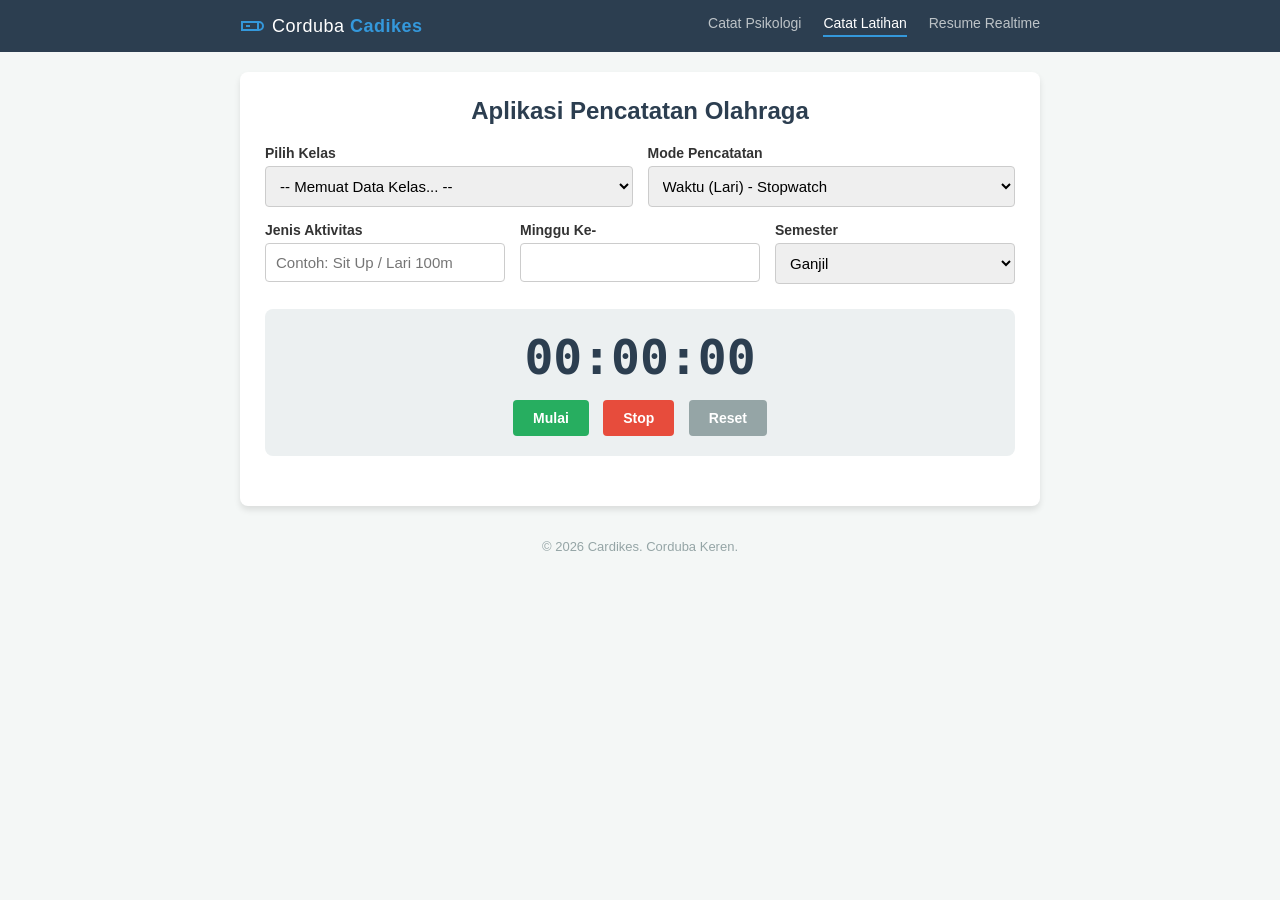
==== index.html @ a4670bc9 "Fix duplicate active class on navigation link" ====
<!DOCTYPE html>
<html lang="id">
<head>
    <meta charset="UTF-8">
    <meta name="viewport" content="width=device-width, initial-scale=1.0">
    <title>Kurva Jasmani - Corduba</title>
    <link rel="stylesheet" href="css/style.css">
</head>
<body>
    <nav class="navbar">
        <div class="nav-container">
            <div class="logo">
                <svg class="icon-sport" viewBox="0 0 24 24" fill="none" stroke="currentColor" stroke-width="2">
                    <path d="M18 8h1a4 4 0 0 1 0 8h-1"></path>
                    <path d="M2 8h16v8H2V8z"></path>
                    <path d="M6 12h4"></path>
                </svg>
                <span>Corduba <strong>Cadikes</strong></span>
            </div>
            <div class="nav-links">
                <a href="psikologi.html">Catat Psikologi</a>
                <a href="index.html" class="active">Catat Latihan</a>
                <a href="resume.html">Resume Realtime</a>
            </div>
        </div>
    </nav>

    <div class="container">
        <h2>Aplikasi Pencatatan Olahraga</h2>
        
        <!-- Form Pengaturan Aktivitas -->
        <div class="form-group-inline">
            <div class="form-group">
                <label>Pilih Kelas</label>
                <select id="selectKelas" required>
                    <option value="">-- Memuat Data Kelas... --</option>
                </select>
            </div>
            <div class="form-group">
                <label>Mode Pencatatan</label>
                <select id="modePencatatan" required>
                    <option value="waktu">Waktu (Lari) - Stopwatch</option>
                    <option value="repetisi">Repetisi (Push/Sit-up) - Input Manual</option>
                </select>
            </div>
        </div>
        
        <div class="form-group-inline">
            <div class="form-group">
                <label>Jenis Aktivitas</label>
                <input type="text" id="jenisAktivitas" placeholder="Contoh: Sit Up / Lari 100m" required>
            </div>
            <div class="form-group">
                <label>Minggu Ke-</label>
                <input type="number" id="mingguKe" required>
            </div>
            <div class="form-group">
                <label>Semester</label>
                <select id="semester" required>
                    <option value="1">Ganjil</option>
                    <option value="2">Genap</option>
                </select>
            </div>
        </div>

        <!-- Bagian Stopwatch Global -->
        <div id="stopwatchContainer" class="stopwatch-container">
            <div id="stopwatchDisplay" class="time-display">00:00:00</div>
            <div class="stopwatch-controls">
                <button id="btnStart" class="btn-start">Mulai</button>
                <button id="btnStop" class="btn-stop">Stop</button>
                <button id="btnReset" class="btn-reset">Reset</button>
            </div>
        </div>

        <!-- Daftar Siswa untuk Pencatatan Kolektif -->
        <div id="pencatatanContainer" style="display: none;">
            <h3 style="margin-top: 20px; border-bottom: 2px solid #3498db; padding-bottom: 5px;">Daftar Siswa</h3>
            <ul id="listSiswaPencatatan" class="student-list">
                <!-- Daftar anak akan dimunculkan oleh JavaScript di sini -->
            </ul>
            
            <button id="btnKirimKolektif" class="btn-kirim-kolektif">Kirim Semua Catatan</button>
        </div>
    </div>
    <script src="js/app.js"></script>
</body>
<footer class="footer">
        <p>&copy; 2026 Cardikes. Corduba Keren.</p>
    </footer>
</html>
---- css/style.css ----
/* Dasar Styling */
* { box-sizing: border-box; font-family: 'Segoe UI', Tahoma, Geneva, Verdana, sans-serif; }
body { background-color: #f4f7f6; padding: 20px; color: #333; margin: 0; }
.container { max-width: 800px; margin: 0 auto; background: #fff; padding: 25px; border-radius: 8px; box-shadow: 0 4px 6px rgba(0,0,0,0.1); }
h2 { text-align: center; color: #2c3e50; margin-top: 0; }

/* ==========================================================
   STYLING GRAFIK / KURVA (Chart.js)
   ========================================================== */
.chart-header {
    display: flex;
    justify-content: space-between;
    align-items: center;
    flex-wrap: wrap;
    gap: 15px;
    margin-bottom: 15px;
}

.chart-container {
    position: relative;
    height: 320px;
    width: 100%;
}

@media (max-width: 700px) {
    .chart-container {
        height: 250px;
    }
    .chart-header {
        flex-direction: column;
        align-items: flex-start;
    }
    .chart-header .form-group {
        width: 100%;
    }
}

/* Form Elements */
.form-group { margin-bottom: 15px; }
.form-group-inline { display: flex; gap: 15px; margin-bottom: 15px; }
.form-group-inline .form-group { flex: 1; margin-bottom: 0; }
label { display: block; margin-bottom: 5px; font-weight: bold; font-size: 14px; }
input[type="text"], input[type="number"], select { width: 100%; padding: 10px; border: 1px solid #ccc; border-radius: 4px; font-size: 15px; }

/* Stopwatch Styling */
.stopwatch-container { text-align: center; margin: 25px 0; padding: 20px; background: #ecf0f1; border-radius: 8px; }
.time-display { font-size: 48px; font-weight: bold; font-family: monospace; color: #2c3e50; margin-bottom: 15px; }
.stopwatch-controls button { padding: 10px 20px; margin: 0 5px; border: none; border-radius: 4px; cursor: pointer; font-weight: bold; color: white; font-size: 14px; transition: 0.2s; }
.btn-start { background-color: #27ae60; }
.btn-start:hover { background-color: #2ecc71; }
.btn-stop { background-color: #e74c3c; }
.btn-stop:hover { background-color: #c0392b; }
.btn-reset { background-color: #95a5a6; }
.btn-reset:hover { background-color: #7f8c8d; }

/* Styling Pencatatan Kolektif */
.student-list { list-style: none; padding: 0; margin-top: 15px; }
.student-item { display: flex; justify-content: space-between; align-items: center; padding: 12px; border-bottom: 1px solid #ddd; background-color: #fcfcfc; margin-bottom: 5px; border-radius: 4px; transition: 0.2s; }
.student-item:hover { background-color: #f1f2f6; }
.student-info { flex-grow: 1; font-weight: 500; font-size: 15px; }
.student-action { display: flex; gap: 15px; align-items: center; }
.recorded-time { font-weight: bold; color: #2c3e50; min-width: 80px; text-align: right; font-family: monospace; font-size: 16px; }

/* Tombol Catat Waktu */
.btn-catat { background-color: #f39c12; color: white; border: none; padding: 8px 12px; border-radius: 4px; cursor: pointer; font-size: 14px; font-weight: bold; }
.btn-catat:hover { background-color: #e67e22; }

/* Input Repetisi (Push-Up / Sit-Up) */
.input-repetisi { width: 80px; padding: 8px; border: 1px solid #bdc3c7; border-radius: 4px; text-align: center; font-size: 16px; font-weight: bold; color: #2c3e50; }
.input-repetisi:focus { outline: none; border-color: #3498db; box-shadow: 0 0 5px rgba(52, 152, 219, 0.5); }

/* Tombol Kirim */
.btn-kirim-kolektif { width: 100%; background-color: #27ae60; color: white; border: none; margin-top: 20px; padding: 15px; font-size: 16px; font-weight: bold; cursor: pointer; border-radius: 4px; transition: 0.2s; }
.btn-kirim-kolektif:hover { background-color: #2ecc71; }
.btn-kirim-kolektif:disabled { background-color: #95a5a6; cursor: not-allowed; }

/* ==========================================================
   HALAMAN RESUME DASHBOARD (resume.html)
   Mengikuti palet warna yang sama dengan halaman pencatatan:
   navy #2c3e50, biru #3498db, hijau #27ae60, oranye #e67e22/#f39c12
   ========================================================== */

/* Navbar */
.navbar { background-color: #2c3e50; padding: 0 20px; margin: -20px -20px 20px -20px; }
.nav-container { max-width: 800px; margin: 0 auto; display: flex; align-items: center; justify-content: space-between; flex-wrap: wrap; padding: 14px 0; gap: 10px; }
.logo { display: flex; align-items: center; gap: 8px; color: #fff; font-family: 'Share Tech Mono', monospace; font-size: 18px; letter-spacing: 0.5px; }
.logo strong { color: #3498db; }
.icon-sport { width: 24px; height: 24px; color: #3498db; }
.nav-links { display: flex; gap: 22px; }
.nav-links a { color: #bdc3c7; text-decoration: none; font-weight: 500; font-size: 14px; padding-bottom: 4px; border-bottom: 2px solid transparent; transition: 0.2s; }
.nav-links a:hover { color: #fff; }
.nav-links a.active { color: #fff; border-bottom-color: #3498db; }

/* Dashboard Header */
.dashboard-header { display: flex; align-items: flex-start; justify-content: space-between; flex-wrap: wrap; gap: 14px; margin-bottom: 20px; }
.dashboard-header h1 { margin: 0 0 4px 0; font-size: 22px; color: #2c3e50; font-family: 'Plus Jakarta Sans', 'Segoe UI', sans-serif; }
.dashboard-header p { margin: 0; color: #7f8c8d; font-size: 14px; }

.btn { display: inline-flex; align-items: center; gap: 8px; padding: 10px 16px; border: none; border-radius: 4px; font-weight: bold; font-size: 14px; cursor: pointer; transition: 0.2s; }
.btn-primary { background-color: #3498db; color: #fff; }
.btn-primary:hover { background-color: #2980b9; }
.btn-primary:disabled { background-color: #95a5a6; cursor: not-allowed; }
.btn-icon { width: 16px; height: 16px; }
.btn-primary.is-loading .btn-icon { animation: spin 0.8s linear infinite; }
@keyframes spin { from { transform: rotate(0deg); } to { transform: rotate(360deg); } }

/* Quick Stats Grid */
.stats-grid { display: grid; grid-template-columns: repeat(4, 1fr); gap: 15px; margin-bottom: 20px; }
.stats-card { background: #fff; border-radius: 8px; padding: 18px; display: flex; align-items: flex-start; gap: 12px; box-shadow: 0 4px 6px rgba(0,0,0,0.06); }
.stats-icon { width: 40px; height: 40px; min-width: 40px; border-radius: 8px; display: flex; align-items: center; justify-content: center; }
.stats-icon svg { width: 20px; height: 20px; }
.bg-blue-tint { background-color: #eaf4fc; color: #2f80c7; }
.bg-yellow-tint { background-color: #fdf3d9; color: #d4a017; }
.bg-green-tint { background-color: #e8f8ee; color: #27ae60; }
.bg-orange-tint { background-color: #fdece0; color: #e67e22; }
.stats-info { min-width: 0; }
.stats-label { display: block; font-size: 12px; color: #7f8c8d; font-weight: 600; text-transform: uppercase; letter-spacing: 0.3px; margin-bottom: 4px; }
.stats-value { font-family: 'Share Tech Mono', monospace; font-size: 24px; font-weight: bold; color: #2c3e50; margin: 0; line-height: 1.1; }
.stats-sub { margin: 4px 0 0 0; font-size: 13px; color: #95a5a6; white-space: nowrap; overflow: hidden; text-overflow: ellipsis; }

/* Generic Card */
.card { background: #fff; border-radius: 8px; padding: 20px; box-shadow: 0 4px 6px rgba(0,0,0,0.06); margin-bottom: 20px; }
.card-title-sm { margin: 0 0 14px 0; font-size: 14px; color: #2c3e50; text-transform: uppercase; letter-spacing: 0.4px; font-weight: 700; }

/* Filter Row */
.filter-row { display: flex; gap: 12px; flex-wrap: wrap; }
.filter-row .form-group { flex: 1; min-width: 150px; margin-bottom: 0; }
.filter-row .form-group.flex-grow { flex: 2; min-width: 200px; }
.filter-row input, .filter-row select { width: 100%; padding: 10px; border: 1px solid #ccc; border-radius: 4px; font-size: 14px; }

/* Table */
.table-container { overflow-x: auto; }
#resume-table { width: 100%; border-collapse: collapse; font-size: 14px; }
#resume-table thead th { text-align: left; background-color: #f4f7f6; color: #2c3e50; font-size: 12px; text-transform: uppercase; letter-spacing: 0.3px; padding: 12px 10px; border-bottom: 2px solid #e0e4e3; white-space: nowrap; }
#resume-table tbody td { padding: 12px 10px; border-bottom: 1px solid #edf1f0; color: #333; vertical-align: middle; }
#resume-table tbody tr:hover { background-color: #f9fbfa; }
#resume-table .mono-cell { font-family: 'Share Tech Mono', monospace; font-weight: bold; color: #2c3e50; }
.text-center { text-align: center; }
.py-8 { padding-top: 32px; padding-bottom: 32px; }
.text-muted { color: #95a5a6; }
.table-info-footer { margin-top: 12px; font-size: 13px; color: #95a5a6; text-align: right; }

/* Footer */
.footer { max-width: 800px; margin: 0 auto; text-align: center; padding: 20px 0; color: #95a5a6; font-size: 13px; }

/* Responsif */
@media (max-width: 700px) {
    .stats-grid { grid-template-columns: repeat(2, 1fr); }
    .filter-row .form-group, .filter-row .form-group.flex-grow { flex: 1 1 100%; }
    .dashboard-header { flex-direction: column; align-items: stretch; }
    .dashboard-header .btn { width: 100%; justify-content: center; }
}

@media (max-width: 420px) {
    .stats-grid { grid-template-columns: 1fr; }
}
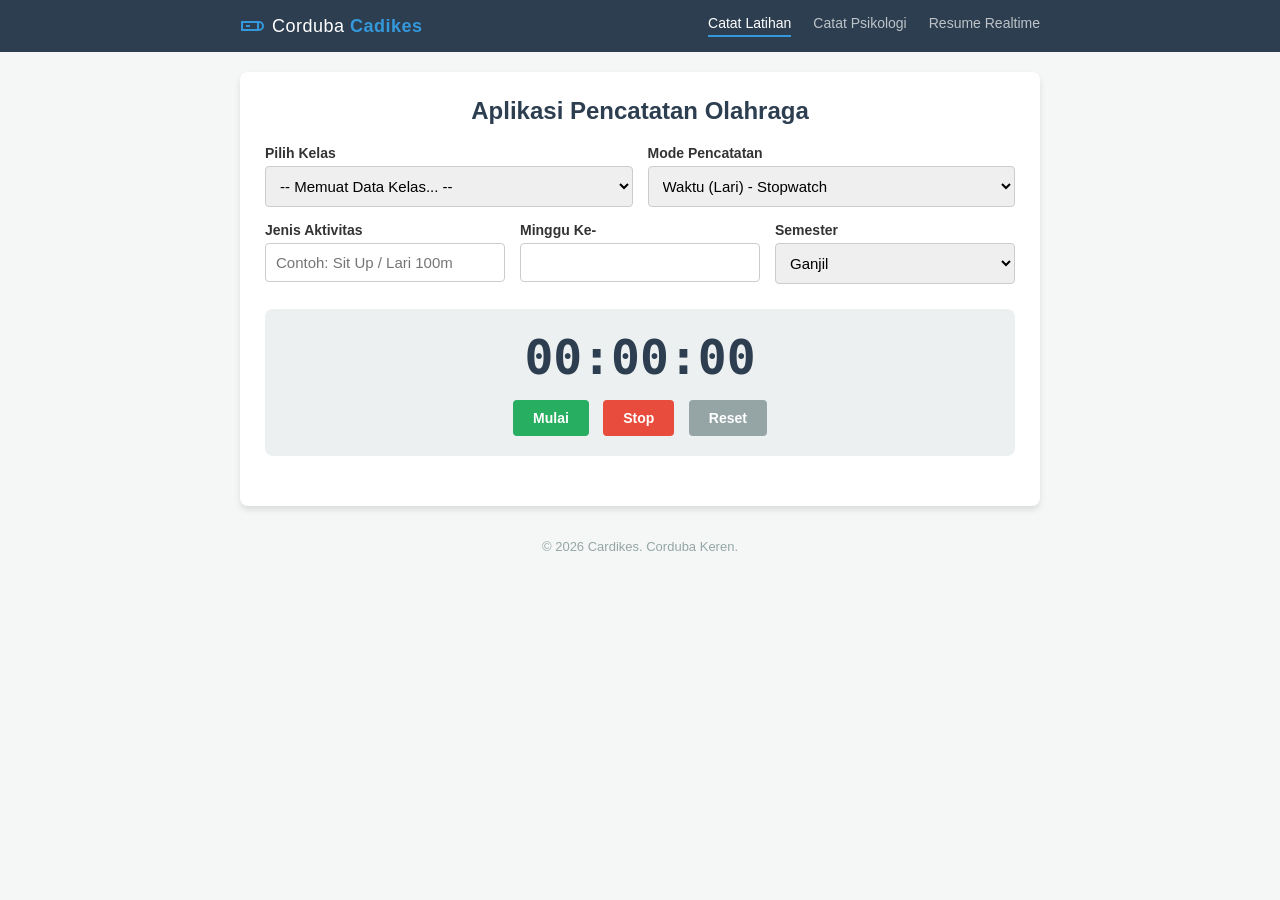
==== commit d761bbce: "Reorder navigation links in index.html" ====
--- a/index.html
+++ b/index.html
@@ -18,8 +18,8 @@
                 <span>Corduba <strong>Cadikes</strong></span>
             </div>
             <div class="nav-links">
+                <a href="index.html" class="active">Catat Latihan</a>
                 <a href="psikologi.html">Catat Psikologi</a>
-                <a href="index.html" class="active">Catat Latihan</a>
                 <a href="resume.html">Resume Realtime</a>
             </div>
         </div>
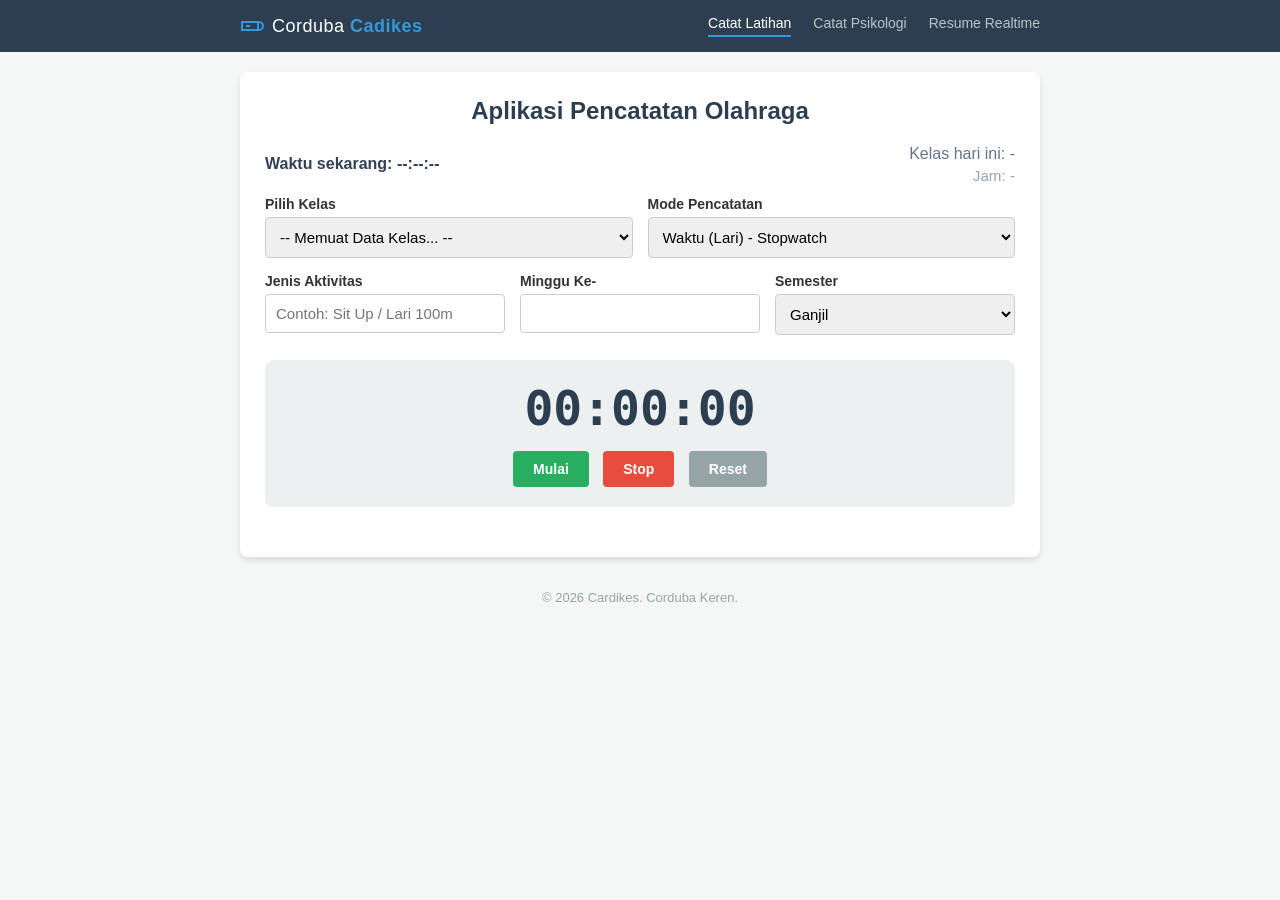
==== commit 4540c1f7: "Add current time and class display to index.html" ====
--- a/index.html
+++ b/index.html
@@ -27,6 +27,13 @@
 
     <div class="container">
         <h2>Aplikasi Pencatatan Olahraga</h2>
+        <div style="display:flex; justify-content:space-between; align-items:center; margin-bottom:12px;">
+            <div style="color:#334155; font-weight:700;">Waktu sekarang: <span id="currentTimeDisplayIndex">--:--:--</span></div>
+            <div style="display:flex; flex-direction:column; align-items:flex-end;">
+                <div style="color:#64748b;">Kelas hari ini: <span id="currentClassesDisplayIndex">-</span></div>
+                <div style="color:#94a3b8; font-size:0.95rem; margin-top:4px;">Jam: <span id="currentClassesTimesIndex">-</span></div>
+            </div>
+        </div>
         
         <!-- Form Pengaturan Aktivitas -->
         <div class="form-group-inline">
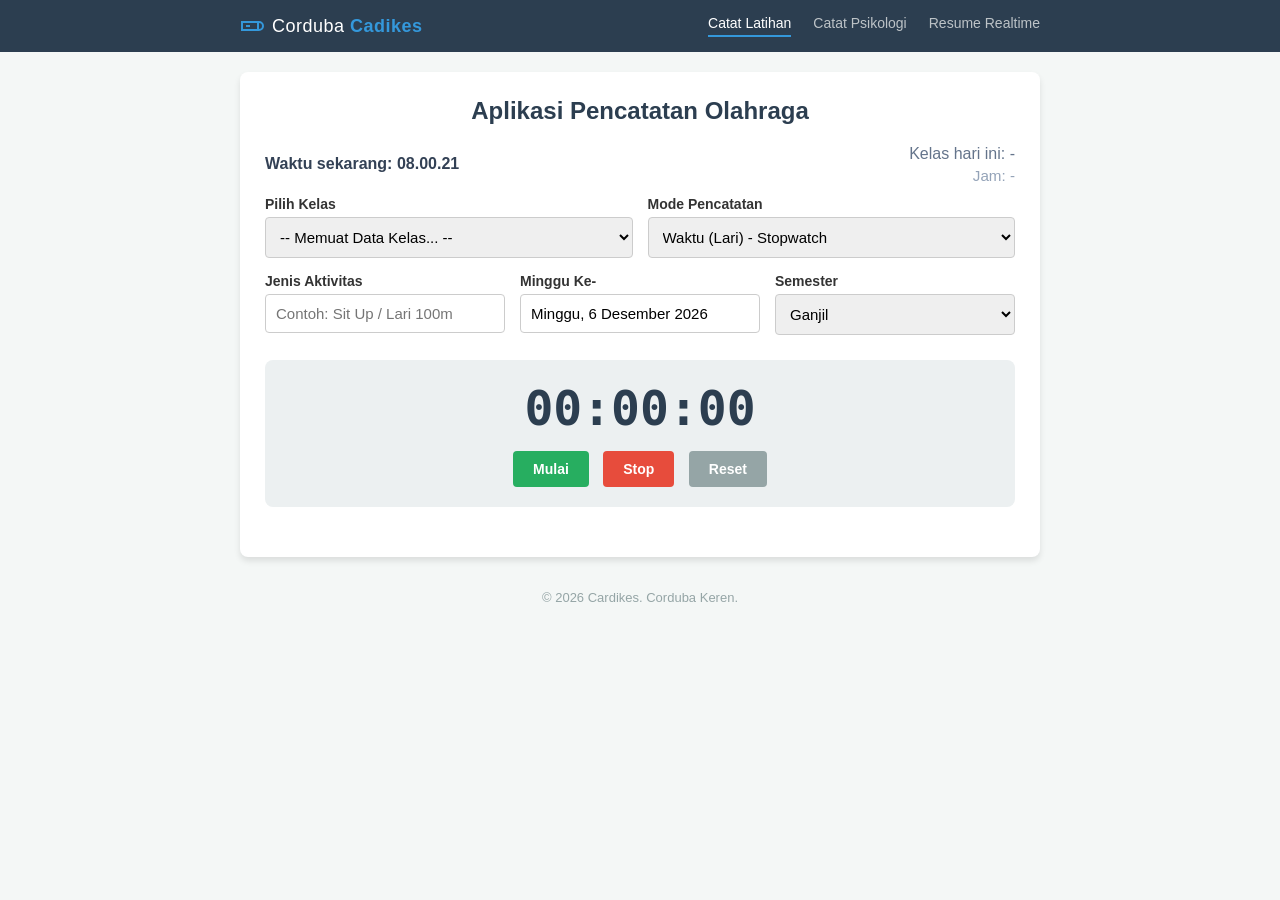
==== commit c1256d0b: "Change input type for 'mingguKe' to text" ====
--- a/index.html
+++ b/index.html
@@ -59,7 +59,7 @@
             </div>
             <div class="form-group">
                 <label>Minggu Ke-</label>
-                <input type="number" id="mingguKe" required>
+                <input type="text" id="mingguKe" required placeholder="Contoh: Jumat, 14 Agustus 2026">
             </div>
             <div class="form-group">
                 <label>Semester</label>
--- a/css/style.css
+++ b/css/style.css
@@ -118,6 +118,29 @@
 .stats-value { font-family: 'Share Tech Mono', monospace; font-size: 24px; font-weight: bold; color: #2c3e50; margin: 0; line-height: 1.1; }
 .stats-sub { margin: 4px 0 0 0; font-size: 13px; color: #95a5a6; white-space: nowrap; overflow: hidden; text-overflow: ellipsis; }
 
+#observation-summary-card {
+    max-width: 100%;
+    overflow-wrap: break-word;
+}
+
+#observation-summary-card .stats-sub {
+    white-space: normal;
+    overflow: visible;
+    text-overflow: unset;
+    line-height: 1.65;
+    margin: 0;
+}
+
+#observation-summary-card .summary-header {
+    display: flex;
+    flex-direction: column;
+    gap: 8px;
+}
+
+#observation-summary-card p {
+    margin: 0;
+}
+
 /* Generic Card */
 .card { background: #fff; border-radius: 8px; padding: 20px; box-shadow: 0 4px 6px rgba(0,0,0,0.06); margin-bottom: 20px; }
 .card-title-sm { margin: 0 0 14px 0; font-size: 14px; color: #2c3e50; text-transform: uppercase; letter-spacing: 0.4px; font-weight: 700; }
@@ -154,3 +177,12 @@
 @media (max-width: 420px) {
     .stats-grid { grid-template-columns: 1fr; }
 }
+
+@media (max-width: 700px) {
+    #observation-summary-card { padding: 18px; }
+}
+
+@media (max-width: 420px) {
+    #observation-summary-card { padding: 16px; }
+    #observation-summary-card .summary-header { gap: 6px; }
+}
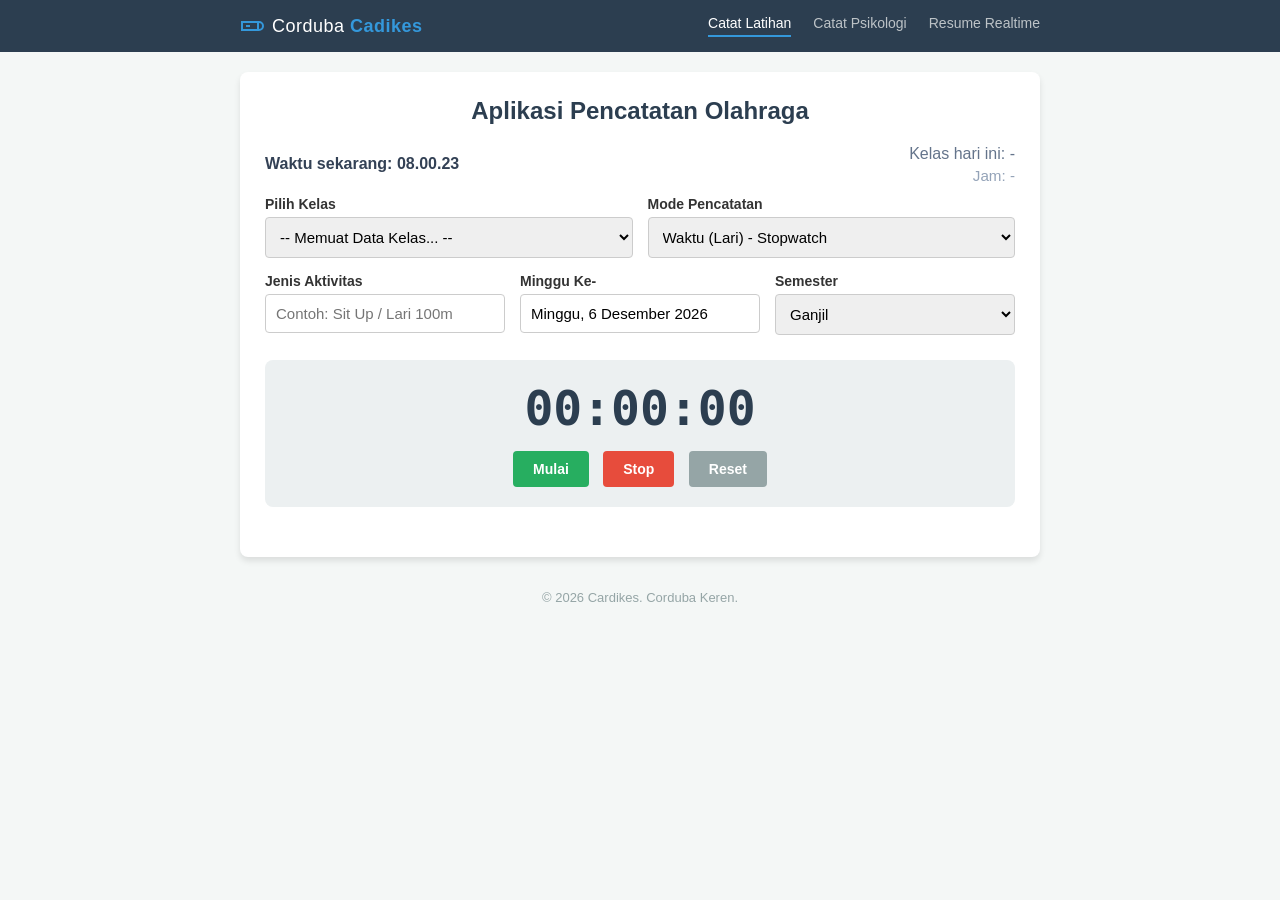
==== commit 0d190bd0: "Sinkronisasi proyek Pertasis" ====
--- a/index.html
+++ b/index.html
@@ -95,4 +95,4 @@
 <footer class="footer">
         <p>&copy; 2026 Cardikes. Corduba Keren.</p>
     </footer>
-</html>
+</html>
--- a/css/style.css
+++ b/css/style.css
@@ -100,6 +100,8 @@
 .btn-primary { background-color: #3498db; color: #fff; }
 .btn-primary:hover { background-color: #2980b9; }
 .btn-primary:disabled { background-color: #95a5a6; cursor: not-allowed; }
+.btn-export { background-color: #16805b; color: #fff; }
+.btn-export:hover { background-color: #126b4c; }
 .btn-icon { width: 16px; height: 16px; }
 .btn-primary.is-loading .btn-icon { animation: spin 0.8s linear infinite; }
 @keyframes spin { from { transform: rotate(0deg); } to { transform: rotate(360deg); } }
@@ -141,6 +143,14 @@
     margin: 0;
 }
 
+.observation-reference-note {
+    font-size: 11px;
+    color: #64748b;
+    line-height: 1.5;
+    border-top: 1px solid #e2e8f0;
+    padding-top: 8px;
+}
+
 /* Generic Card */
 .card { background: #fff; border-radius: 8px; padding: 20px; box-shadow: 0 4px 6px rgba(0,0,0,0.06); margin-bottom: 20px; }
 .card-title-sm { margin: 0 0 14px 0; font-size: 14px; color: #2c3e50; text-transform: uppercase; letter-spacing: 0.4px; font-weight: 700; }
@@ -174,6 +184,12 @@
     .dashboard-header .btn { width: 100%; justify-content: center; }
 }
 
+@media print {
+    body { background: #fff; padding: 0; }
+    .navbar, .footer, .dashboard-header, .stats-grid, .filter-card,
+    .summary-card, .chart-card, .table-card { display: none !important; }
+}
+
 @media (max-width: 420px) {
     .stats-grid { grid-template-columns: 1fr; }
 }
@@ -185,4 +201,4 @@
 @media (max-width: 420px) {
     #observation-summary-card { padding: 16px; }
     #observation-summary-card .summary-header { gap: 6px; }
-}
+}
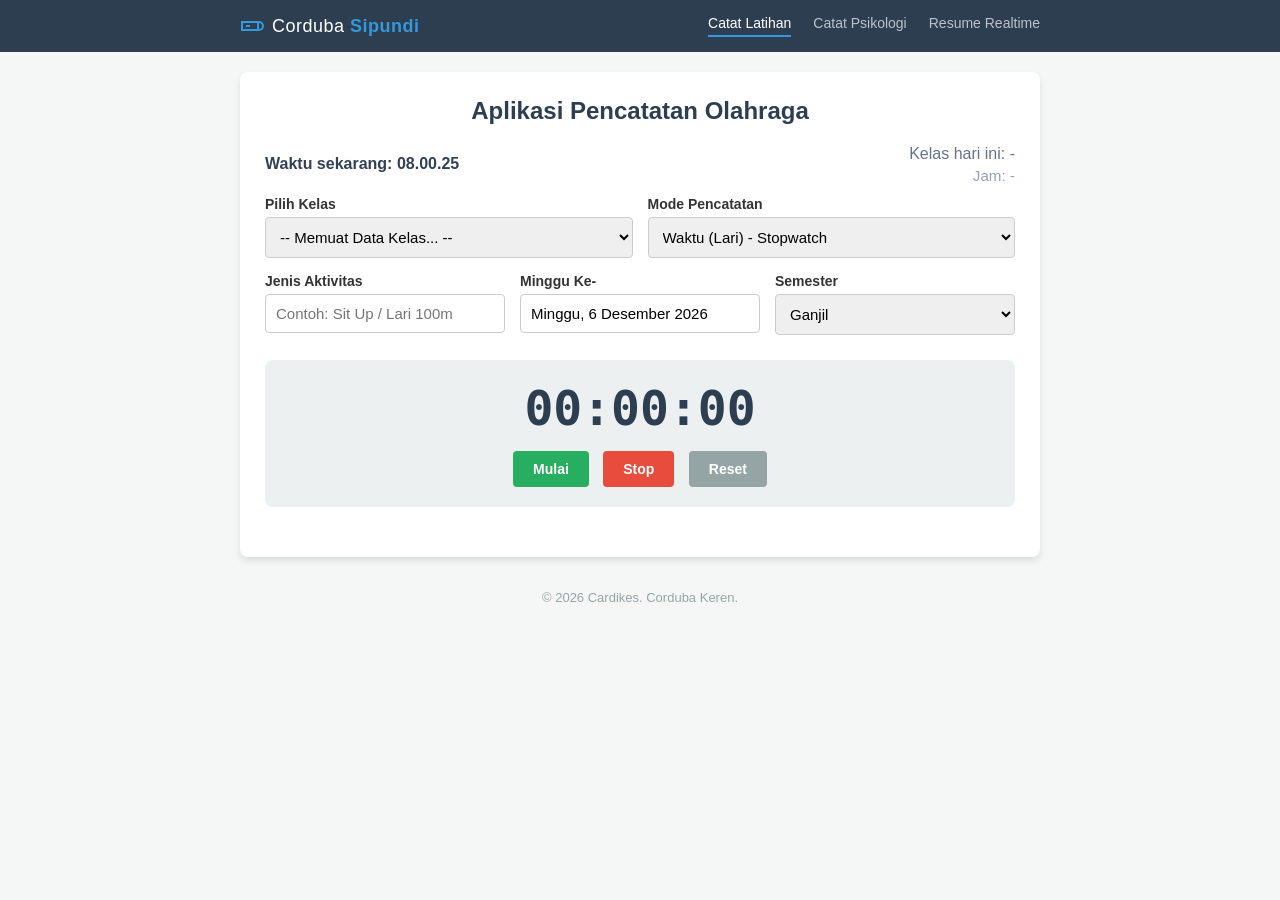
==== commit b167e58f: "Update proyek Pertasis" ====
--- a/index.html
+++ b/index.html
@@ -15,7 +15,7 @@
                     <path d="M2 8h16v8H2V8z"></path>
                     <path d="M6 12h4"></path>
                 </svg>
-                <span>Corduba <strong>Cadikes</strong></span>
+                <span>Corduba <strong>Sipundi</strong></span>
             </div>
             <div class="nav-links">
                 <a href="index.html" class="active">Catat Latihan</a>
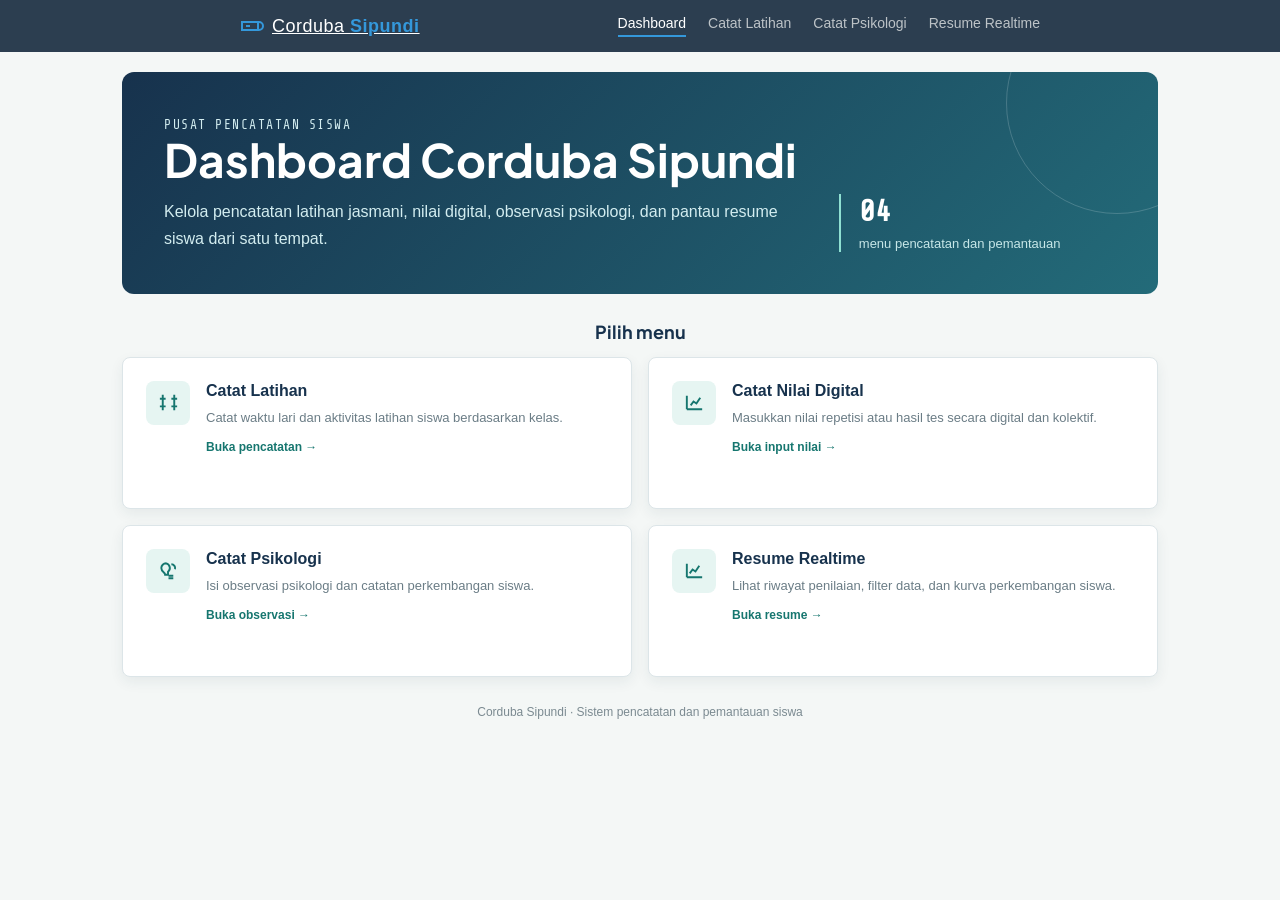
==== commit af601f01: "Update proyek Pertasis" ====
--- a/index.html
+++ b/index.html
@@ -1,98 +1,209 @@
 <!DOCTYPE html>
 <html lang="id">
 <head>
-    <meta charset="UTF-8">
-    <meta name="viewport" content="width=device-width, initial-scale=1.0">
-    <title>Kurva Jasmani - Corduba</title>
-    <link rel="stylesheet" href="css/style.css">
+	<meta charset="UTF-8">
+	<meta name="viewport" content="width=device-width, initial-scale=1.0">
+	<title>Dashboard - Corduba Sipundi</title>
+	<link rel="stylesheet" href="css/style.css">
+	<link rel="preconnect" href="https://fonts.googleapis.com">
+	<link rel="preconnect" href="https://fonts.gstatic.com" crossorigin>
+	<link href="https://fonts.googleapis.com/css2?family=Share+Tech+Mono&family=Plus+Jakarta+Sans:wght@300;400;500;600;700;800&display=swap" rel="stylesheet">
+	<style>
+		.dashboard-page {
+			max-width: 1080px;
+			padding: 0 22px 36px;
+			margin: 0 auto;
+		}
+
+		.dashboard-hero {
+			display: grid;
+			grid-template-columns: minmax(0, 1.4fr) minmax(230px, 0.6fr);
+			gap: 28px;
+			align-items: end;
+			background: linear-gradient(135deg, #17324d 0%, #236b79 100%);
+			color: #fff;
+			padding: 42px;
+			border-radius: 12px;
+			margin-bottom: 26px;
+			overflow: hidden;
+			position: relative;
+		}
+
+		.dashboard-hero::after {
+			content: '';
+			width: 220px;
+			height: 220px;
+			border: 1px solid rgba(255, 255, 255, 0.18);
+			border-radius: 50%;
+			position: absolute;
+			right: -70px;
+			top: -80px;
+		}
+
+		.dashboard-kicker {
+			color: #a8e6dc;
+			font-family: 'Share Tech Mono', monospace;
+			font-size: 13px;
+			letter-spacing: 1.5px;
+			text-transform: uppercase;
+			margin: 0 0 12px;
+		}
+
+		.dashboard-hero h1 {
+			font-family: 'Plus Jakarta Sans', sans-serif;
+			font-size: clamp(28px, 5vw, 46px);
+			line-height: 1.08;
+			margin: 0 0 14px;
+		}
+
+		.dashboard-hero p {
+			color: #d3edf0;
+			line-height: 1.65;
+			max-width: 620px;
+			margin: 0;
+		}
+
+		.dashboard-status {
+			border-left: 2px solid #8fe0d2;
+			padding-left: 18px;
+			position: relative;
+			z-index: 1;
+		}
+
+		.dashboard-status strong {
+			display: block;
+			font-family: 'Share Tech Mono', monospace;
+			font-size: 30px;
+			color: #fff;
+			margin-bottom: 6px;
+		}
+
+		.dashboard-status span {
+			color: #c7e7e8;
+			font-size: 13px;
+		}
+
+		.dashboard-section-title {
+			color: #17324d;
+			font-family: 'Plus Jakarta Sans', sans-serif;
+			font-size: 18px;
+			margin: 0 0 14px;
+		}
+
+		.dashboard-menu {
+			display: grid;
+			grid-template-columns: repeat(2, minmax(0, 1fr));
+			gap: 16px;
+		}
+
+		.dashboard-menu a {
+			display: flex;
+			align-items: flex-start;
+			gap: 16px;
+			min-height: 152px;
+			padding: 23px;
+			background: #fff;
+			border: 1px solid #dce5e8;
+			border-radius: 8px;
+			color: #17324d;
+			text-decoration: none;
+			box-shadow: 0 5px 14px rgba(23, 50, 77, 0.07);
+			transition: transform 0.2s ease, box-shadow 0.2s ease, border-color 0.2s ease;
+		}
+
+		.dashboard-menu a:hover {
+			transform: translateY(-3px);
+			border-color: #58b9ae;
+			box-shadow: 0 10px 22px rgba(23, 50, 77, 0.12);
+		}
+
+		.dashboard-icon {
+			width: 44px;
+			height: 44px;
+			flex: 0 0 44px;
+			display: grid;
+			place-items: center;
+			border-radius: 8px;
+			background: #e6f5f2;
+			color: #16766f;
+		}
+
+		.dashboard-icon svg { width: 23px; height: 23px; }
+		.dashboard-menu h2 { text-align: left; color: #17324d; font-size: 16px; margin: 1px 0 8px; }
+		.dashboard-menu p { color: #6b7d86; font-size: 13px; line-height: 1.55; margin: 0; }
+		.dashboard-arrow { display: block; margin-top: 12px; color: #16766f; font-size: 12px; font-weight: 700; }
+
+		.dashboard-footer { text-align: center; color: #7b8a91; font-size: 12px; margin-top: 28px; }
+
+		@media (max-width: 700px) {
+			.dashboard-page { padding: 0 14px 28px; }
+			.dashboard-hero { grid-template-columns: 1fr; padding: 28px 24px; gap: 22px; }
+			.dashboard-menu { grid-template-columns: 1fr; }
+		}
+	</style>
 </head>
 <body>
-    <nav class="navbar">
-        <div class="nav-container">
-            <div class="logo">
-                <svg class="icon-sport" viewBox="0 0 24 24" fill="none" stroke="currentColor" stroke-width="2">
-                    <path d="M18 8h1a4 4 0 0 1 0 8h-1"></path>
-                    <path d="M2 8h16v8H2V8z"></path>
-                    <path d="M6 12h4"></path>
-                </svg>
-                <span>Corduba <strong>Sipundi</strong></span>
-            </div>
-            <div class="nav-links">
-                <a href="index.html" class="active">Catat Latihan</a>
-                <a href="psikologi.html">Catat Psikologi</a>
-                <a href="resume.html">Resume Realtime</a>
-            </div>
-        </div>
-    </nav>
-
-    <div class="container">
-        <h2>Aplikasi Pencatatan Olahraga</h2>
-        <div style="display:flex; justify-content:space-between; align-items:center; margin-bottom:12px;">
-            <div style="color:#334155; font-weight:700;">Waktu sekarang: <span id="currentTimeDisplayIndex">--:--:--</span></div>
-            <div style="display:flex; flex-direction:column; align-items:flex-end;">
-                <div style="color:#64748b;">Kelas hari ini: <span id="currentClassesDisplayIndex">-</span></div>
-                <div style="color:#94a3b8; font-size:0.95rem; margin-top:4px;">Jam: <span id="currentClassesTimesIndex">-</span></div>
-            </div>
-        </div>
-        
-        <!-- Form Pengaturan Aktivitas -->
-        <div class="form-group-inline">
-            <div class="form-group">
-                <label>Pilih Kelas</label>
-                <select id="selectKelas" required>
-                    <option value="">-- Memuat Data Kelas... --</option>
-                </select>
-            </div>
-            <div class="form-group">
-                <label>Mode Pencatatan</label>
-                <select id="modePencatatan" required>
-                    <option value="waktu">Waktu (Lari) - Stopwatch</option>
-                    <option value="repetisi">Repetisi (Push/Sit-up) - Input Manual</option>
-                </select>
-            </div>
-        </div>
-        
-        <div class="form-group-inline">
-            <div class="form-group">
-                <label>Jenis Aktivitas</label>
-                <input type="text" id="jenisAktivitas" placeholder="Contoh: Sit Up / Lari 100m" required>
-            </div>
-            <div class="form-group">
-                <label>Minggu Ke-</label>
-                <input type="text" id="mingguKe" required placeholder="Contoh: Jumat, 14 Agustus 2026">
-            </div>
-            <div class="form-group">
-                <label>Semester</label>
-                <select id="semester" required>
-                    <option value="1">Ganjil</option>
-                    <option value="2">Genap</option>
-                </select>
-            </div>
-        </div>
-
-        <!-- Bagian Stopwatch Global -->
-        <div id="stopwatchContainer" class="stopwatch-container">
-            <div id="stopwatchDisplay" class="time-display">00:00:00</div>
-            <div class="stopwatch-controls">
-                <button id="btnStart" class="btn-start">Mulai</button>
-                <button id="btnStop" class="btn-stop">Stop</button>
-                <button id="btnReset" class="btn-reset">Reset</button>
-            </div>
-        </div>
-
-        <!-- Daftar Siswa untuk Pencatatan Kolektif -->
-        <div id="pencatatanContainer" style="display: none;">
-            <h3 style="margin-top: 20px; border-bottom: 2px solid #3498db; padding-bottom: 5px;">Daftar Siswa</h3>
-            <ul id="listSiswaPencatatan" class="student-list">
-                <!-- Daftar anak akan dimunculkan oleh JavaScript di sini -->
-            </ul>
-            
-            <button id="btnKirimKolektif" class="btn-kirim-kolektif">Kirim Semua Catatan</button>
-        </div>
-    </div>
-    <script src="js/app.js"></script>
+	<nav class="navbar">
+		<div class="nav-container">
+			<a class="logo" href="index.html" aria-label="Dashboard Corduba Sipundi">
+				<svg class="icon-sport" viewBox="0 0 24 24" fill="none" stroke="currentColor" stroke-width="2" aria-hidden="true">
+					<path d="M18 8h1a4 4 0 0 1 0 8h-1"></path>
+					<path d="M2 8h16v8H2V8z"></path>
+					<path d="M6 12h4"></path>
+				</svg>
+				<span>Corduba <strong>Sipundi</strong></span>
+			</a>
+			<div class="nav-links">
+				<a href="index.html" class="active">Dashboard</a>
+				<a href="jasmani.html">Catat Latihan</a>
+				<a href="psikologi.html">Catat Psikologi</a>
+				<a href="resume.html">Resume Realtime</a>
+			</div>
+		</div>
+	</nav>
+
+	<main class="dashboard-page">
+		<section class="dashboard-hero">
+			<div>
+				<p class="dashboard-kicker">Pusat pencatatan siswa</p>
+				<h1>Dashboard Corduba Sipundi</h1>
+				<p>Kelola pencatatan latihan jasmani, nilai digital, observasi psikologi, dan pantau resume siswa dari satu tempat.</p>
+			</div>
+			<div class="dashboard-status">
+				<strong>04</strong>
+				<span>menu pencatatan dan pemantauan</span>
+			</div>
+		</section>
+
+		<h2 class="dashboard-section-title">Pilih menu</h2>
+		<section class="dashboard-menu" aria-label="Menu utama">
+			<a href="jasmani.html">
+				<span class="dashboard-icon">
+					<svg viewBox="0 0 24 24" fill="none" stroke="currentColor" stroke-width="2" aria-hidden="true"><path d="M6 4v16M18 4v16M3 8h6M15 8h6M3 16h6M15 16h6"></path></svg>
+				</span>
+				<span><h2>Catat Latihan</h2><p>Catat waktu lari dan aktivitas latihan siswa berdasarkan kelas.</p><span class="dashboard-arrow">Buka pencatatan &rarr;</span></span>
+			</a>
+			<a href="jasmani.html">
+				<span class="dashboard-icon">
+					<svg viewBox="0 0 24 24" fill="none" stroke="currentColor" stroke-width="2" aria-hidden="true"><path d="M4 19V5M4 19h16M8 15l3-4 3 2 4-6"></path></svg>
+				</span>
+				<span><h2>Catat Nilai Digital</h2><p>Masukkan nilai repetisi atau hasil tes secara digital dan kolektif.</p><span class="dashboard-arrow">Buka input nilai &rarr;</span></span>
+			</a>
+			<a href="psikologi.html">
+				<span class="dashboard-icon">
+					<svg viewBox="0 0 24 24" fill="none" stroke="currentColor" stroke-width="2" aria-hidden="true"><path d="M9.5 4.5a5 5 0 0 0-5 5c0 2.2 1.2 3.4 2.4 4.4.8.7 1.6 1.4 1.6 2.6h3v-3.2a5 5 0 0 0-2-8.8Z"></path><path d="M15 5.5a4 4 0 0 1 3.8 5.2M12 20h5M12 17.5h5"></path></svg>
+				</span>
+				<span><h2>Catat Psikologi</h2><p>Isi observasi psikologi dan catatan perkembangan siswa.</p><span class="dashboard-arrow">Buka observasi &rarr;</span></span>
+			</a>
+			<a href="resume.html">
+				<span class="dashboard-icon">
+					<svg viewBox="0 0 24 24" fill="none" stroke="currentColor" stroke-width="2" aria-hidden="true"><path d="M4 19V5M4 19h16M7 15l3-4 3 2 4-6"></path></svg>
+				</span>
+				<span><h2>Resume Realtime</h2><p>Lihat riwayat penilaian, filter data, dan kurva perkembangan siswa.</p><span class="dashboard-arrow">Buka resume &rarr;</span></span>
+			</a>
+		</section>
+
+		<p class="dashboard-footer">Corduba Sipundi &middot; Sistem pencatatan dan pemantauan siswa</p>
+	</main>
 </body>
-<footer class="footer">
-        <p>&copy; 2026 Cardikes. Corduba Keren.</p>
-    </footer>
-</html>+</html>
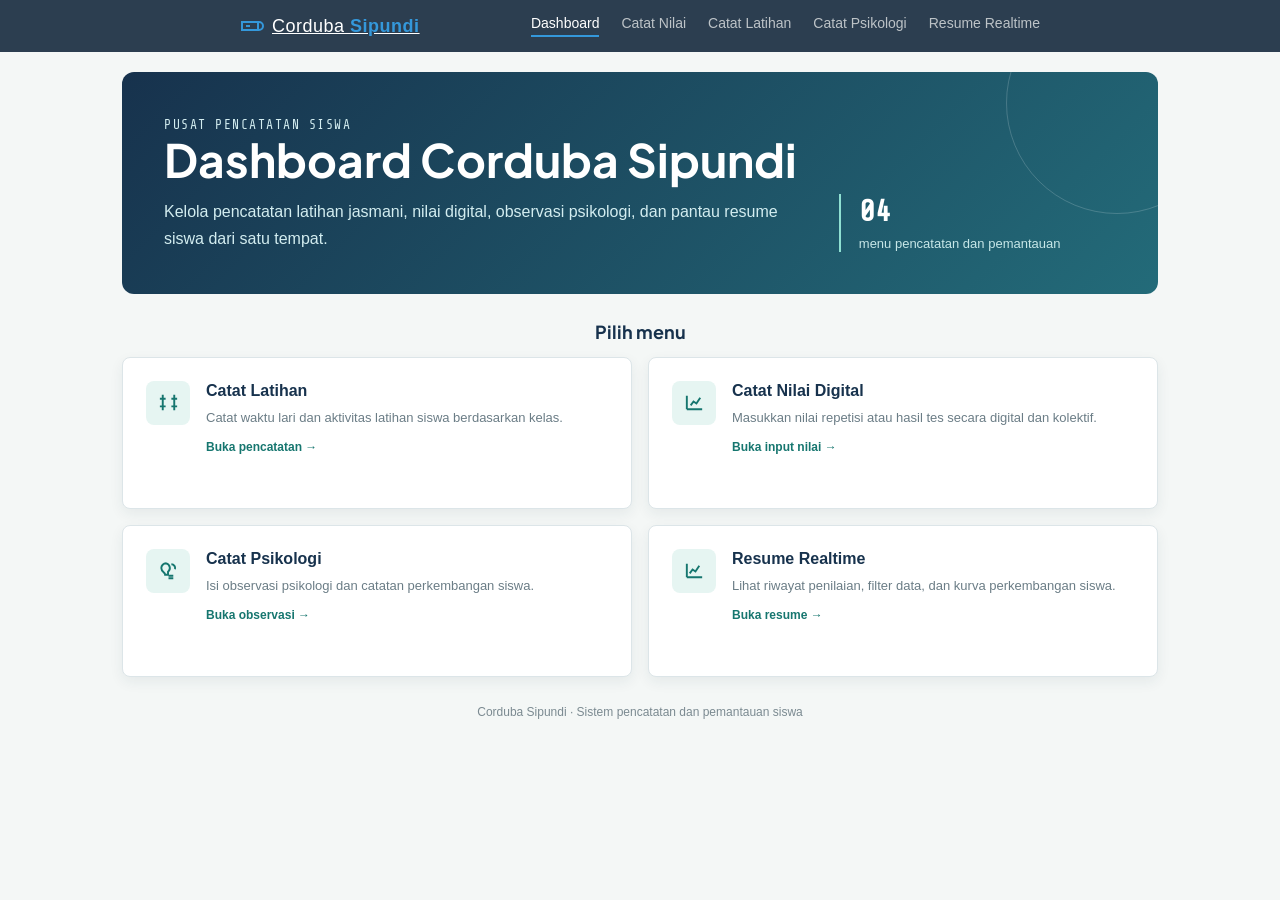
==== commit 65737e7a: "Update proyek Pertasis" ====
--- a/index.html
+++ b/index.html
@@ -155,6 +155,7 @@
 			</a>
 			<div class="nav-links">
 				<a href="index.html" class="active">Dashboard</a>
+                <a href="nilai.html">Catat Nilai</a>
 				<a href="jasmani.html">Catat Latihan</a>
 				<a href="psikologi.html">Catat Psikologi</a>
 				<a href="resume.html">Resume Realtime</a>
@@ -183,7 +184,7 @@
 				</span>
 				<span><h2>Catat Latihan</h2><p>Catat waktu lari dan aktivitas latihan siswa berdasarkan kelas.</p><span class="dashboard-arrow">Buka pencatatan &rarr;</span></span>
 			</a>
-			<a href="jasmani.html">
+			<a href="nilai.html">
 				<span class="dashboard-icon">
 					<svg viewBox="0 0 24 24" fill="none" stroke="currentColor" stroke-width="2" aria-hidden="true"><path d="M4 19V5M4 19h16M8 15l3-4 3 2 4-6"></path></svg>
 				</span>
